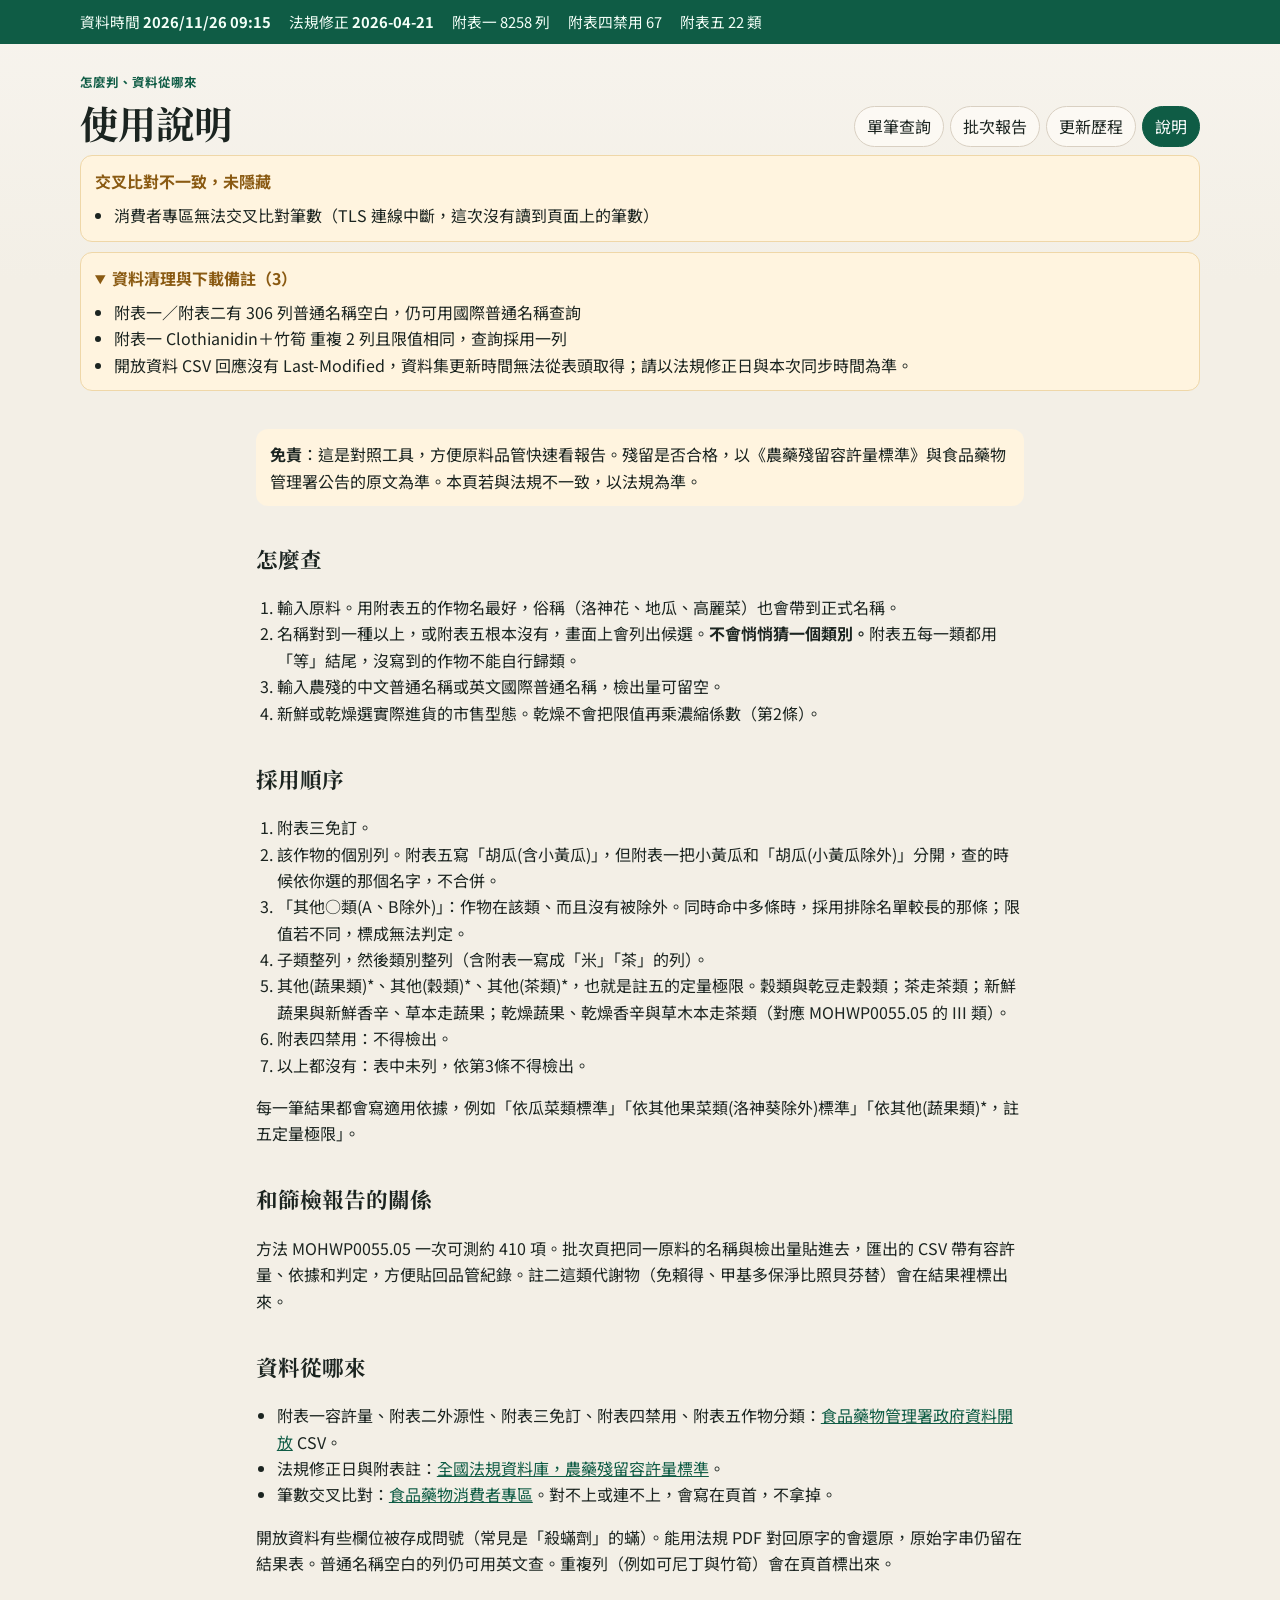
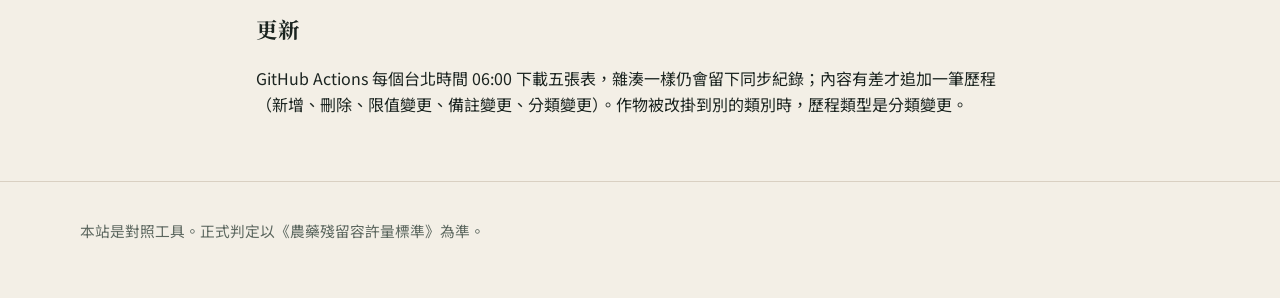
==== site/about.html @ ce21a863 "建立農藥殘留容許量查詢站與每日同步 靜態網站用附表一至附表五判斷檢出是否超標，每筆結果都標出適用依據。GitHub Actions 於台北時間 06:00 下載官方 CSV、做列級差異並發布 Page" ====
<!DOCTYPE html>
<html lang="zh-Hant-TW">
<head>
  <meta charset="utf-8">
  <meta name="viewport" content="width=device-width, initial-scale=1">
  <title>說明 · 農藥殘留容許量查詢</title>
  <link rel="preconnect" href="https://fonts.googleapis.com">
  <link rel="preconnect" href="https://fonts.gstatic.com" crossorigin>
  <link href="https://fonts.googleapis.com/css2?family=Noto+Sans+TC:wght@400;500;700&family=Noto+Serif+TC:wght@600;700&display=swap" rel="stylesheet">
  <link rel="stylesheet" href="css/style.css">
</head>
<body>
  <div id="banner" class="banner"></div>
  <header class="top">
    <div class="wrap top-row">
      <div>
        <p class="eyebrow">怎麼判、資料從哪來</p>
        <h1>使用說明</h1>
      </div>
      <nav>
        <a href="index.html">單筆查詢</a>
        <a href="batch.html">批次報告</a>
        <a href="history.html">更新歷程</a>
        <a href="about.html" aria-current="page">說明</a>
      </nav>
    </div>
  </header>
  <div class="wrap" id="alerts"></div>
  <main class="wrap prose">
    <p class="callout"><strong>免責</strong>：這是對照工具，方便原料品管快速看報告。殘留是否合格，以《農藥殘留容許量標準》與食品藥物管理署公告的原文為準。本頁若與法規不一致，以法規為準。</p>
    <h2>怎麼查</h2>
    <ol>
      <li>輸入原料。用附表五的作物名最好，俗稱（洛神花、地瓜、高麗菜）也會帶到正式名稱。</li>
      <li>名稱對到一種以上，或附表五根本沒有，畫面上會列出候選。<strong>不會悄悄猜一個類別。</strong>附表五每一類都用「等」結尾，沒寫到的作物不能自行歸類。</li>
      <li>輸入農殘的中文普通名稱或英文國際普通名稱，檢出量可留空。</li>
      <li>新鮮或乾燥選實際進貨的市售型態。乾燥不會把限值再乘濃縮係數（第2條）。</li>
    </ol>
    <h2>採用順序</h2>
    <ol>
      <li>附表三免訂。</li>
      <li>該作物的個別列。附表五寫「胡瓜(含小黃瓜)」，但附表一把小黃瓜和「胡瓜(小黃瓜除外)」分開，查的時候依你選的那個名字，不合併。</li>
      <li>「其他○類(A、B除外)」：作物在該類、而且沒有被除外。同時命中多條時，採用排除名單較長的那條；限值若不同，標成無法判定。</li>
      <li>子類整列，然後類別整列（含附表一寫成「米」「茶」的列）。</li>
      <li>其他(蔬果類)*、其他(穀類)*、其他(茶類)*，也就是註五的定量極限。穀類與乾豆走穀類；茶走茶類；新鮮蔬果與新鮮香辛、草本走蔬果；乾燥蔬果、乾燥香辛與草木本走茶類（對應 MOHWP0055.05 的 III 類）。</li>
      <li>附表四禁用：不得檢出。</li>
      <li>以上都沒有：表中未列，依第3條不得檢出。</li>
    </ol>
    <p>每一筆結果都會寫適用依據，例如「依瓜菜類標準」「依其他果菜類(洛神葵除外)標準」「依其他(蔬果類)*，註五定量極限」。</p>
    <h2>和篩檢報告的關係</h2>
    <p>方法 MOHWP0055.05 一次可測約 410 項。批次頁把同一原料的名稱與檢出量貼進去，匯出的 CSV 帶有容許量、依據和判定，方便貼回品管紀錄。註二這類代謝物（免賴得、甲基多保淨比照貝芬替）會在結果裡標出來。</p>
    <h2>資料從哪來</h2>
    <ul>
      <li>附表一容許量、附表二外源性、附表三免訂、附表四禁用、附表五作物分類：<a href="https://data.fda.gov.tw/">食品藥物管理署政府資料開放</a> CSV。</li>
      <li>法規修正日與附表註：<a href="https://law.moj.gov.tw/LawClass/LawAll.aspx?pcode=L0040083">全國法規資料庫，農藥殘留容許量標準</a>。</li>
      <li>筆數交叉比對：<a href="https://consumer.fda.gov.tw/Law/PesticideList.aspx?nodeID=520&amp;tk=1">食品藥物消費者專區</a>。對不上或連不上，會寫在頁首，不拿掉。</li>
    </ul>
    <p>開放資料有些欄位被存成問號（常見是「殺蟎劑」的蟎）。能用法規 PDF 對回原字的會還原，原始字串仍留在結果表。普通名稱空白的列仍可用英文查。重複列（例如可尼丁與竹筍）會在頁首標出來。</p>
    <h2>更新</h2>
    <p>GitHub Actions 每個台北時間 06:00 下載五張表，雜湊一樣仍會留下同步紀錄；內容有差才追加一筆歷程（新增、刪除、限值變更、備註變更、分類變更）。作物被改掛到別的類別時，歷程類型是分類變更。</p>
  </main>
  <footer>
    <div class="wrap"><p>本站是對照工具。正式判定以《農藥殘留容許量標準》為準。</p></div>
  </footer>
  <script type="module">
    import { loadJson, renderBanner } from "./js/chrome.js";
    try {
      renderBanner(await loadJson("data/meta.json"));
    } catch (error) {
      document.querySelector("#banner").textContent = "資料時間尚未載入";
    }
  </script>
</body>
</html>
---- site/css/style.css ----
:root {
  --bg: #f3efe6;
  --bg-2: #e7efe8;
  --ink: #1b2420;
  --muted: #5c675f;
  --line: #d9d0c2;
  --card: #fffdf8;
  --pine: #0f5c45;
  --pine-2: #187256;
  --pine-soft: #e5f2eb;
  --red: #9d1c32;
  --red-soft: #fdecef;
  --amber: #8a5a12;
  --amber-soft: #fff4df;
  --blue: #1d4e6e;
  --blue-soft: #e7f1f6;
  --shadow: 0 16px 40px rgba(40, 48, 38, 0.06);
  --serif: "Noto Serif TC", "Source Han Serif TC", "PMingLiU", serif;
  --sans: "Noto Sans TC", "PingFang TC", "Microsoft JhengHei", "Segoe UI", sans-serif;
}

* { box-sizing: border-box; }
html { scroll-behavior: smooth; }
body {
  margin: 0;
  color: var(--ink);
  background:
    radial-gradient(1200px 400px at 100% -10%, #dceadf 0%, transparent 55%),
    linear-gradient(180deg, #f7f4ee 0%, var(--bg) 280px);
  font-family: var(--sans);
  font-size: 16px;
  line-height: 1.65;
}
a { color: var(--pine); }
button, input, select, textarea { font: inherit; color: inherit; }
code { font-family: ui-monospace, "SFMono-Regular", Menlo, Consolas, monospace; font-size: 0.92em; }

.wrap { width: min(1120px, calc(100% - 32px)); margin: 0 auto; }
.banner {
  background: var(--pine);
  color: #f4fff8;
  font-size: 0.92rem;
}
.banner .wrap { display: flex; flex-wrap: wrap; gap: 8px 18px; padding: 10px 0; }
.banner strong { font-weight: 700; }
.alerts { padding: 14px 0 0; }
.alert, .quality {
  background: var(--amber-soft);
  border: 1px solid #efd7a8;
  border-radius: 12px;
  padding: 12px 14px;
  margin-bottom: 10px;
}
.alert strong, .quality summary { color: var(--amber); }
.alert ul, .quality ul { margin: 8px 0 0; padding-left: 1.2em; }
.quality summary { cursor: pointer; font-weight: 700; }

.top { padding: 28px 0 8px; }
.top-row { display: flex; justify-content: space-between; gap: 24px; align-items: flex-end; }
.eyebrow { margin: 0 0 6px; letter-spacing: 0.08em; color: var(--pine); font-size: 0.78rem; font-weight: 700; }
h1 { font-family: var(--serif); font-size: clamp(1.8rem, 3vw, 2.5rem); line-height: 1.25; margin: 0; font-weight: 700; }
.lede { max-width: 42rem; color: var(--muted); margin: 8px 0 0; }
nav { display: flex; gap: 6px; flex-wrap: wrap; }
nav a {
  text-decoration: none;
  color: var(--ink);
  border: 1px solid var(--line);
  background: rgba(255, 253, 248, 0.7);
  border-radius: 999px;
  padding: 6px 12px;
}
nav a[aria-current="page"] { background: var(--pine); color: white; border-color: var(--pine); }

main { padding: 12px 0 48px; }
.panel {
  background: var(--card);
  border: 1px solid var(--line);
  border-radius: 18px;
  box-shadow: var(--shadow);
  padding: 18px;
}
.grid { display: grid; grid-template-columns: 1.3fr 1fr 0.7fr; gap: 14px; }
label { display: block; font-weight: 700; margin-bottom: 6px; }
.hint { display: block; font-weight: 400; color: var(--muted); font-size: 0.85rem; }
.field { position: relative; }
input[type="text"], input[type="number"], textarea, select {
  width: 100%;
  border: 1px solid #cfc6b6;
  background: #fff;
  border-radius: 12px;
  padding: 11px 12px;
}
input:focus, textarea:focus, select:focus { outline: 3px solid #cfe3d6; border-color: var(--pine-2); }
.menu {
  position: relative;
  z-index: 5;
  margin-top: 4px;
  background: white;
  border: 1px solid var(--line);
  border-radius: 12px;
  box-shadow: var(--shadow);
  max-height: 240px;
  overflow: auto;
  padding: 4px;
}
.menu[hidden] { display: none; }
.opt {
  width: 100%;
  text-align: left;
  border: 0;
  background: transparent;
  border-radius: 8px;
  padding: 8px 10px;
  display: flex;
  justify-content: space-between;
  gap: 12px;
  cursor: pointer;
}
.opt small { color: var(--muted); }
.opt.is-active, .opt:hover { background: var(--pine-soft); }
.modes { display: flex; gap: 8px; align-items: center; min-height: 46px; }
.modes label { font-weight: 500; margin: 0; display: flex; gap: 6px; align-items: center; }
.actions { display: flex; flex-wrap: wrap; gap: 10px; align-items: center; margin-top: 14px; }
.primary, .ghost, .chip {
  border-radius: 999px;
  border: 1px solid transparent;
  padding: 10px 16px;
  cursor: pointer;
}
.primary { background: var(--pine); color: white; font-weight: 700; }
.file-btn { display: inline-flex; width: fit-content; cursor: pointer; }
.primary:hover { background: var(--pine-2); }
.ghost, .chip { background: white; border-color: var(--line); }
.chip { padding: 6px 12px; }
.examples { display: flex; flex-wrap: wrap; gap: 8px; align-items: center; color: var(--muted); }

.result { margin-top: 16px; }
.seal-row { display: grid; grid-template-columns: 180px 1fr; gap: 16px; }
.seal {
  border-radius: 16px;
  min-height: 140px;
  display: flex;
  flex-direction: column;
  justify-content: center;
  align-items: flex-start;
  padding: 16px;
  background: var(--blue-soft);
  color: var(--blue);
}
.seal b { font-family: var(--serif); font-size: 2rem; line-height: 1.1; }
.seal span { font-size: 0.92rem; }
.seal.pass { background: var(--pine-soft); color: var(--pine); }
.seal.fail { background: var(--red-soft); color: var(--red); }
.seal.warn { background: var(--amber-soft); color: var(--amber); }
.basis {
  margin: 0;
  padding: 12px 14px;
  background: #fbf7ef;
  border-left: 4px solid var(--pine);
  border-radius: 0 12px 12px 0;
}
.basis .k { display: block; font-size: 0.78rem; letter-spacing: 0.06em; color: var(--pine); font-weight: 700; }
.meta-line { color: var(--muted); margin: 8px 0 0; }
.cards { display: grid; grid-template-columns: 1fr 1fr; gap: 12px; margin-top: 12px; }
.card { border: 1px solid var(--line); border-radius: 14px; padding: 12px 14px; background: #fff; }
.card h3 { margin: 0 0 6px; font-size: 0.95rem; }
.card p { margin: 0; }
table { width: 100%; border-collapse: collapse; font-size: 0.94rem; }
th, td { border-bottom: 1px solid var(--line); text-align: left; padding: 8px 6px; vertical-align: top; }
th { font-size: 0.82rem; color: var(--muted); font-weight: 700; }
.note-list { margin: 8px 0 0; padding-left: 1.2em; }
.candidates { display: flex; flex-wrap: wrap; gap: 8px; margin-top: 8px; }
.trace { color: var(--muted); font-size: 0.92rem; }
.trace li { margin: 2px 0; }
.tag {
  display: inline-block;
  border-radius: 999px;
  padding: 1px 8px;
  background: var(--bg);
  border: 1px solid var(--line);
  font-size: 0.82rem;
}
.tag.pass { background: var(--pine-soft); color: var(--pine); border-color: transparent; }
.tag.fail { background: var(--red-soft); color: var(--red); border-color: transparent; }
.tag.warn { background: var(--amber-soft); color: var(--amber); border-color: transparent; }

.prose { max-width: 48rem; }
.prose h2 { font-family: var(--serif); font-size: 1.35rem; margin-top: 1.6em; }
.prose ol, .prose ul { padding-left: 1.3em; }
.callout {
  background: var(--amber-soft);
  border-radius: 12px;
  padding: 12px 14px;
}
.filters { display: flex; gap: 10px; flex-wrap: wrap; margin-bottom: 12px; }
.filters input, .filters select { width: auto; min-width: 12rem; }
textarea { min-height: 180px; resize: vertical; }
.table-wrap { overflow: auto; }
footer {
  border-top: 1px solid var(--line);
  color: var(--muted);
  padding: 22px 0 40px;
  font-size: 0.92rem;
}
.loading { color: var(--muted); padding: 12px 0; }

@media (max-width: 860px) {
  .grid, .seal-row, .cards, .top-row { grid-template-columns: 1fr; display: grid; }
  .top-row { display: flex; flex-direction: column; align-items: flex-start; }
}
@media print {
  .banner, nav, .actions, .examples, footer, .menu { display: none !important; }
  body { background: white; }
  .panel { box-shadow: none; }
}
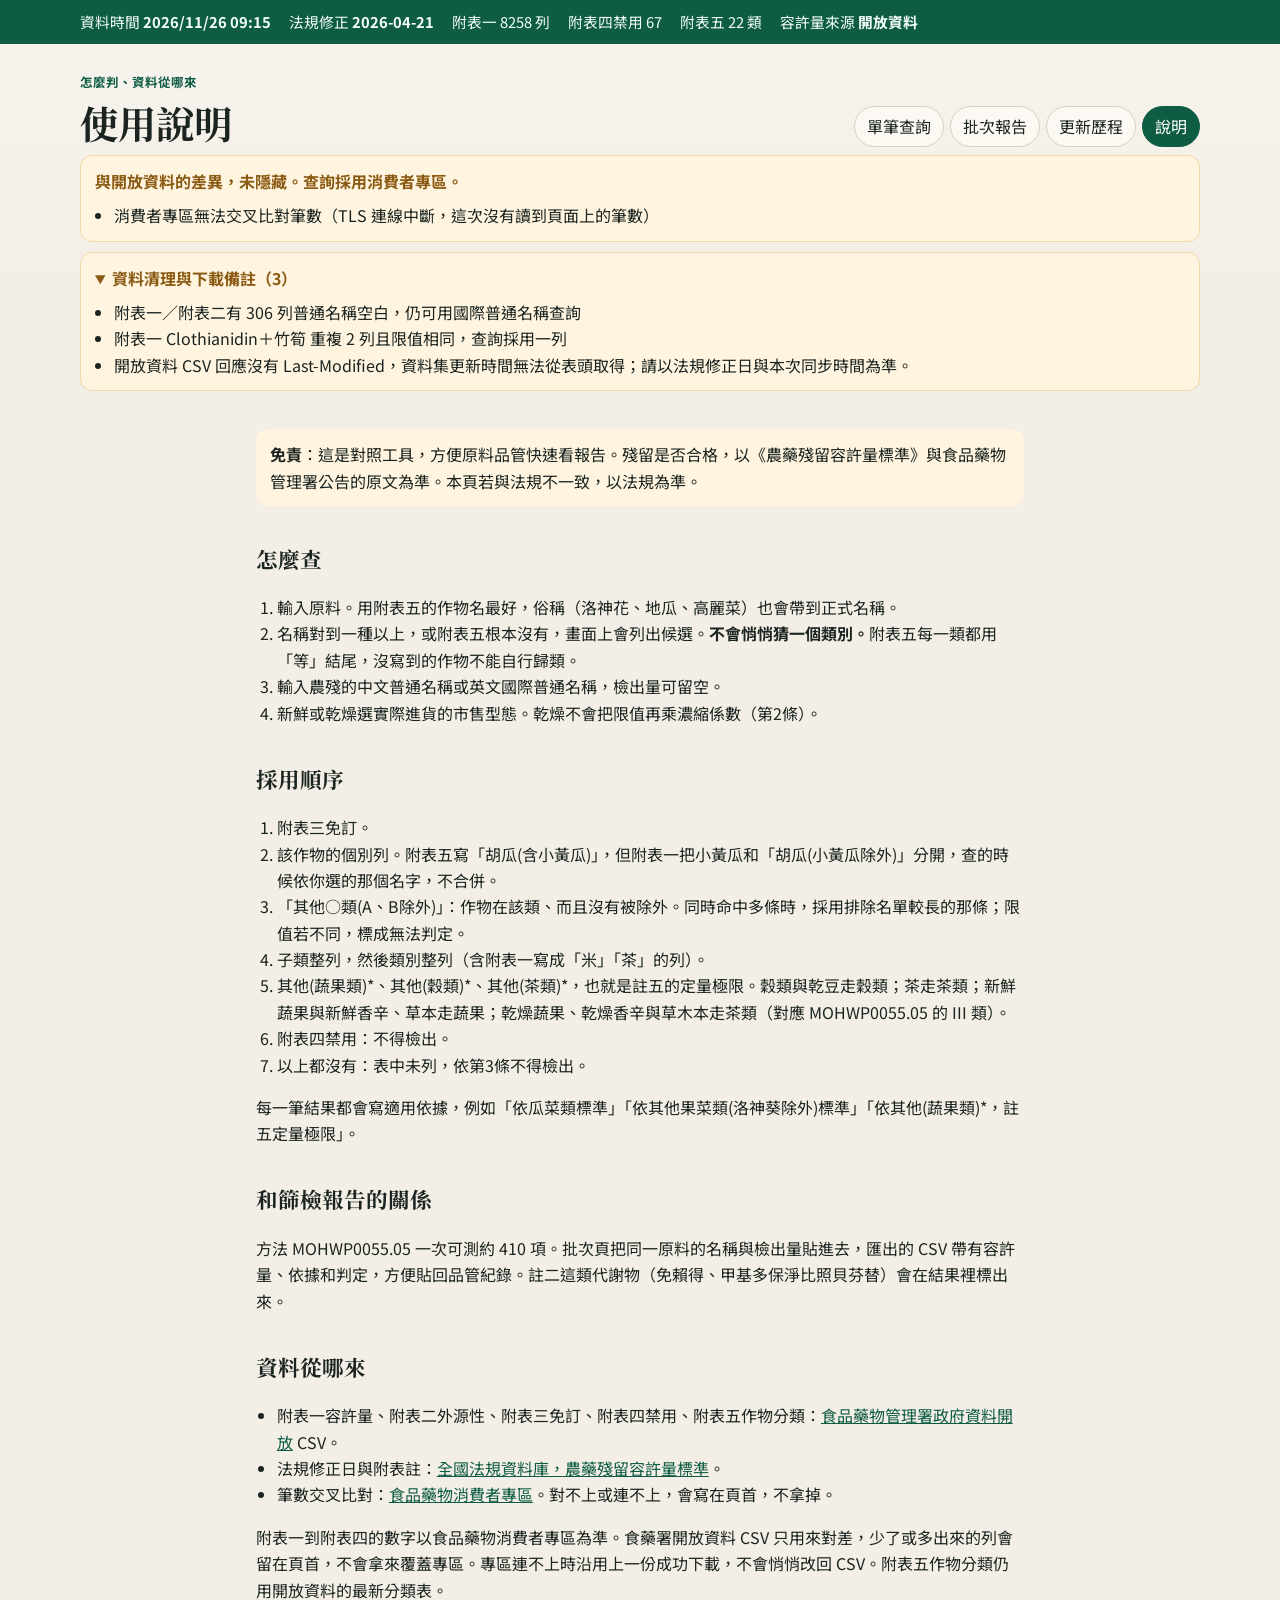
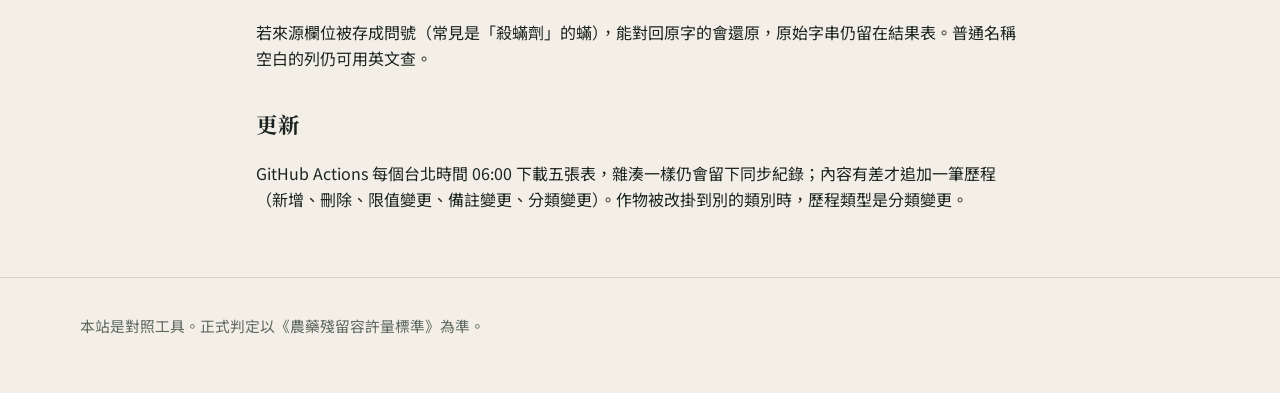
==== commit 5468fd35: "以消費者專區作為附表一至四的依據 開放資料 CSV 只留下交叉比對。專區連不上時沿用上次成功快照，不改用 CSV 的數值。  Co-authored-by: smbmktd-cmd <smbmktd-" ====
--- a/site/about.html
+++ b/site/about.html
@@ -54,7 +54,8 @@
       <li>法規修正日與附表註：<a href="https://law.moj.gov.tw/LawClass/LawAll.aspx?pcode=L0040083">全國法規資料庫，農藥殘留容許量標準</a>。</li>
       <li>筆數交叉比對：<a href="https://consumer.fda.gov.tw/Law/PesticideList.aspx?nodeID=520&amp;tk=1">食品藥物消費者專區</a>。對不上或連不上，會寫在頁首，不拿掉。</li>
     </ul>
-    <p>開放資料有些欄位被存成問號（常見是「殺蟎劑」的蟎）。能用法規 PDF 對回原字的會還原，原始字串仍留在結果表。普通名稱空白的列仍可用英文查。重複列（例如可尼丁與竹筍）會在頁首標出來。</p>
+    <p>附表一到附表四的數字以食品藥物消費者專區為準。食藥署開放資料 CSV 只用來對差，少了或多出來的列會留在頁首，不會拿來覆蓋專區。專區連不上時沿用上一份成功下載，不會悄悄改回 CSV。附表五作物分類仍用開放資料的最新分類表。</p>
+    <p>若來源欄位被存成問號（常見是「殺蟎劑」的蟎），能對回原字的會還原，原始字串仍留在結果表。普通名稱空白的列仍可用英文查。</p>
     <h2>更新</h2>
     <p>GitHub Actions 每個台北時間 06:00 下載五張表，雜湊一樣仍會留下同步紀錄；內容有差才追加一筆歷程（新增、刪除、限值變更、備註變更、分類變更）。作物被改掛到別的類別時，歷程類型是分類變更。</p>
   </main>
